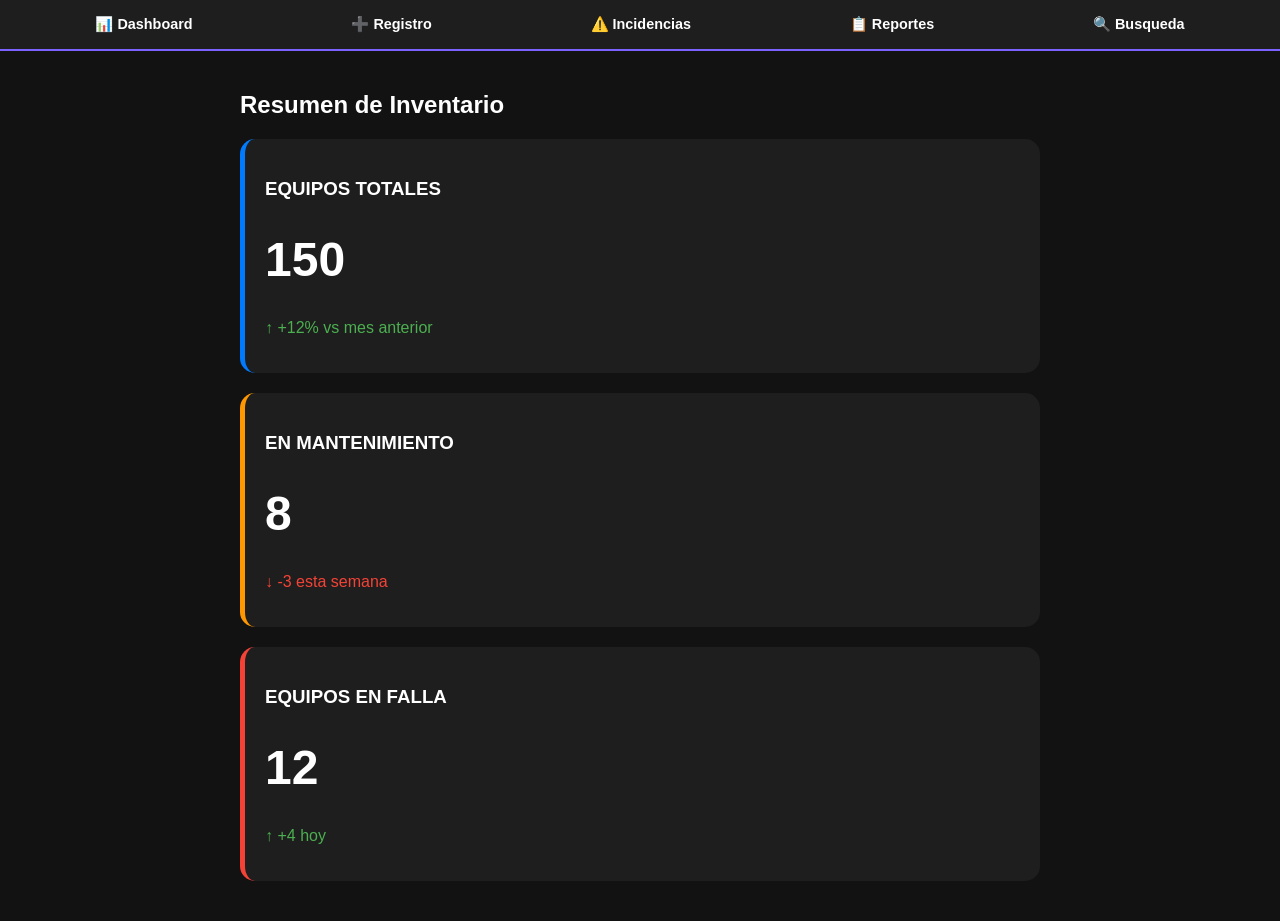
==== index.html @ d0110261 "Primera versión: Mejora de interfaz Incidencias y Reportes" ====
<!DOCTYPE html>
<html lang="en">
<head>
    <link rel="stylesheet" href="style.css">
    <meta charset="UTF-8">
    <meta name="viewport" content="width=device-width, initial-scale=1.0">
    <title>Document</title>
</head>
<body>
    <nav>
    <a href="index.html">📊 Dashboard</a>
    <a href="alta.html">➕ Registro</a>
    <a href="incidencias.html">⚠️ Incidencias</a>
    <a href="reportes.html">📋 Reportes</a>
    <a href="busqueda.html">🔍 Busqueda</a>
</nav>

<div class="container">
    <h2>Resumen de Inventario</h2>
    
    <div class="card" style="border-left-color: var(--accent-blue);">
        <h3>EQUIPOS TOTALES</h3>
        <h1 style="font-size: 3rem;">150</h1>
        <p style="color: #4caf50;">↑ +12% vs mes anterior</p>
    </div>

    <div class="card" style="border-left-color: #ff9800;">
        <h3>EN MANTENIMIENTO</h3>
        <h1 style="font-size: 3rem;">8</h1>
        <p style="color: #f44336;">↓ -3 esta semana</p>
    </div>

    <div class="card" style="border-left-color: #f44336;">
        <h3>EQUIPOS EN FALLA</h3>
        <h1 style="font-size: 3rem;">12</h1>
        <p style="color: #4caf50;">↑ +4 hoy</p>
    </div>
</div>
</body>
</html>
---- style.css ----
:root {
    --bg-dark: #121212;
    --card-dark: #1e1e1e;
    --primary-purple: #7b61ff;
    --text-white: #ffffff;
    --text-gray: #b0b0b0;
    --accent-blue: #007bff;
}

body {
    background-color: var(--bg-dark);
    color: var(--text-white);
    font-family: 'Segoe UI', Tahoma, Geneva, Verdana, sans-serif;
    margin: 0;
}

/* Navegación */
nav {
    background-color: var(--card-dark);
    padding: 1rem;
    display: flex;
    justify-content: space-around;
    border-bottom: 2px solid var(--primary-purple);
}

nav a {
    color: var(--text-white);
    text-decoration: none;
    font-weight: bold;
    font-size: 0.9rem;
}

/* Contenedor Principal */
.container {
    padding: 20px;
    max-width: 800px;
    margin: auto;
}

/* Tarjetas y Formularios */
.card {
    background: var(--card-dark);
    border-radius: 15px;
    padding: 20px;
    margin-bottom: 20px;
    border-left: 5px solid var(--primary-purple);
}

input, select, textarea {
    width: 100%;
    padding: 10px;
    margin: 10px 0;
    background: #2a2a2a;
    border: 1px solid #444;
    color: white;
    border-radius: 8px;
}

button {
    background: var(--primary-purple);
    color: white;
    border: none;
    padding: 12px;
    width: 100%;
    border-radius: 25px;
    font-weight: bold;
    cursor: pointer;
}

/* --- AÑADE ESTO AL FINAL DE TU CSS ACTUAL --- */

/* Estilos para los estados (Operativo/Falla) */
.status-badge {
    padding: 4px 12px;
    border-radius: 20px;
    font-size: 0.85rem;
    font-weight: bold;
}
.status-ok { background: rgba(34, 197, 94, 0.2); color: #22c55e; }
.status-error { background: rgba(239, 68, 68, 0.2); color: #ef4444; }

/* Grid para las tarjetas de resumen (KPIs) */
.kpi-grid {
    display: grid;
    grid-template-columns: 1fr 1fr;
    gap: 15px;
    margin-bottom: 20px;
}

.kpi-card {
    background: var(--card-dark);
    padding: 15px;
    border-radius: 15px;
    text-align: center;
    border-bottom: 3px solid var(--primary-purple);
}

/* Mejora para los resultados de búsqueda */
.search-result {
    display: flex;
    align-items: center;
    gap: 15px;
    border-left: 5px solid #22c55e; /* Verde para éxito */
}

/* Etiquetas de ayuda para alumnos */
.field-help {
    font-size: 0.8rem;
    color: var(--text-gray);
    display: block;
    margin-bottom: -5px;
}
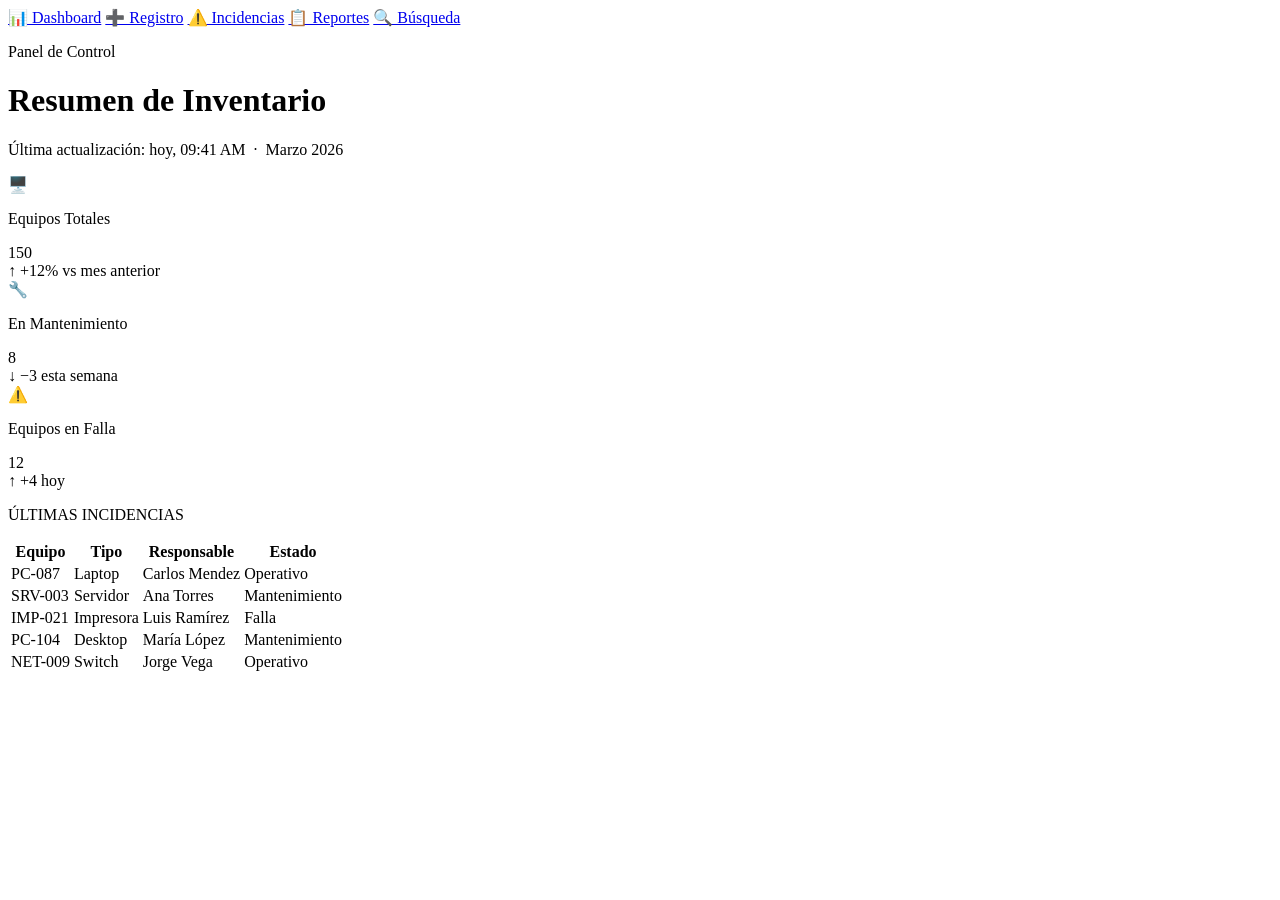
==== commit bda8d4d9: "Actualizar index.html" ====
--- a/index.html
+++ b/index.html
@@ -1,40 +1,107 @@
-<!DOCTYPE html>
-<html lang="en">
+
+    <!DOCTYPE html>
+<html lang="es">
 <head>
-    <link rel="stylesheet" href="style.css">
-    <meta charset="UTF-8">
-    <meta name="viewport" content="width=device-width, initial-scale=1.0">
-    <title>Document</title>
+  <meta charset="UTF-8" />
+  <meta name="viewport" content="width=device-width, initial-scale=1.0" />
+  <title>Inventario Dashboard</title>
+  <link href="https://fonts.googleapis.com/css2?family=Bebas+Neue&family=DM+Sans:wght@300;400;500;600&display=swap" rel="stylesheet" />
+  <style>
+  </style>
 </head>
 <body>
-    <nav>
-    <a href="index.html">📊 Dashboard</a>
-    <a href="alta.html">➕ Registro</a>
-    <a href="incidencias.html">⚠️ Incidencias</a>
-    <a href="reportes.html">📋 Reportes</a>
-    <a href="busqueda.html">🔍 Busqueda</a>
+
+<nav>
+  <a href="index.html" class="active">📊 Dashboard</a>
+  <a href="alta.html">➕ Registro</a>
+  <a href="incidencias.html">⚠️ Incidencias</a>
+  <a href="reportes.html">📋 Reportes</a>
+  <a href="busqueda.html">🔍 Búsqueda</a>
 </nav>
 
-<div class="container">
-    <h2>Resumen de Inventario</h2>
-    
-    <div class="card" style="border-left-color: var(--accent-blue);">
-        <h3>EQUIPOS TOTALES</h3>
-        <h1 style="font-size: 3rem;">150</h1>
-        <p style="color: #4caf50;">↑ +12% vs mes anterior</p>
+<main class="page">
+
+  <header class="page-header">
+    <p class="label">Panel de Control</p>
+    <h1>Resumen de Inventario</h1>
+    <p>Última actualización: hoy, 09:41 AM &nbsp;·&nbsp; Marzo 2026</p>
+  </header>
+
+  <!-- KPI CARDS -->
+  <div class="cards">
+
+    <div class="card card--blue">
+      <span class="card-icon">🖥️</span>
+      <p class="card-label">Equipos Totales</p>
+      <div class="card-value">150</div>
+      <span class="card-delta up">↑ +12% vs mes anterior</span>
     </div>
 
-    <div class="card" style="border-left-color: #ff9800;">
-        <h3>EN MANTENIMIENTO</h3>
-        <h1 style="font-size: 3rem;">8</h1>
-        <p style="color: #f44336;">↓ -3 esta semana</p>
+    <div class="card card--orange">
+      <span class="card-icon">🔧</span>
+      <p class="card-label">En Mantenimiento</p>
+      <div class="card-value">8</div>
+      <span class="card-delta down">↓ −3 esta semana</span>
     </div>
 
-    <div class="card" style="border-left-color: #f44336;">
-        <h3>EQUIPOS EN FALLA</h3>
-        <h1 style="font-size: 3rem;">12</h1>
-        <p style="color: #4caf50;">↑ +4 hoy</p>
+    <div class="card card--red">
+      <span class="card-icon">⚠️</span>
+      <p class="card-label">Equipos en Falla</p>
+      <div class="card-value">12</div>
+      <span class="card-delta down">↑ +4 hoy</span>
     </div>
-</div>
+
+  </div>
+
+  <!-- QUICK TABLE -->
+  <p class="section-title">ÚLTIMAS INCIDENCIAS</p>
+
+  <div class="table-wrap">
+    <table>
+      <thead>
+        <tr>
+          <th>Equipo</th>
+          <th>Tipo</th>
+          <th>Responsable</th>
+          <th>Estado</th>
+        </tr>
+      </thead>
+      <tbody>
+        <tr>
+          <td>PC-087</td>
+          <td>Laptop</td>
+          <td>Carlos Mendez</td>
+          <td><span class="badge badge-ok">Operativo</span></td>
+        </tr>
+        <tr>
+          <td>SRV-003</td>
+          <td>Servidor</td>
+          <td>Ana Torres</td>
+          <td><span class="badge badge-warn">Mantenimiento</span></td>
+        </tr>
+        <tr>
+          <td>IMP-021</td>
+          <td>Impresora</td>
+          <td>Luis Ramírez</td>
+          <td><span class="badge badge-danger">Falla</span></td>
+        </tr>
+        <tr>
+          <td>PC-104</td>
+          <td>Desktop</td>
+          <td>María López</td>
+          <td><span class="badge badge-warn">Mantenimiento</span></td>
+        </tr>
+        <tr>
+          <td>NET-009</td>
+          <td>Switch</td>
+          <td>Jorge Vega</td>
+          <td><span class="badge badge-ok">Operativo</span></td>
+        </tr>
+      </tbody>
+    </table>
+  </div>
+
+</main>
+
 </body>
-</html>+</html>
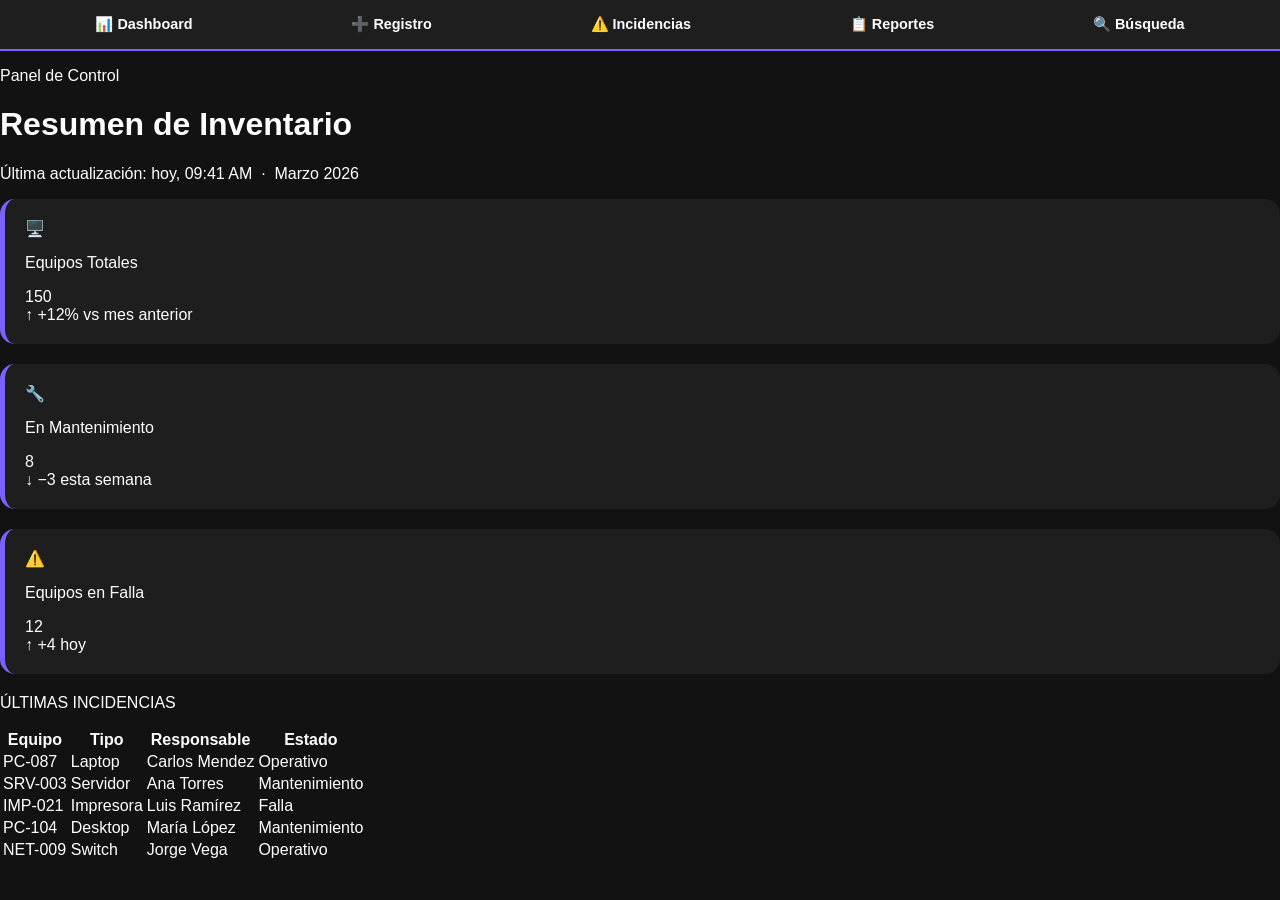
==== commit fcc36bff: "Actualizar index.html" ====
--- a/index.html
+++ b/index.html
@@ -3,6 +3,7 @@
 <html lang="es">
 <head>
   <meta charset="UTF-8" />
+    <link rel="stylesheet" href="style.css">
   <meta name="viewport" content="width=device-width, initial-scale=1.0" />
   <title>Inventario Dashboard</title>
   <link href="https://fonts.googleapis.com/css2?family=Bebas+Neue&family=DM+Sans:wght@300;400;500;600&display=swap" rel="stylesheet" />
--- a/style.css
+++ b/style.css
@@ -0,0 +1,112 @@
+:root {
+    --bg-dark: #121212;
+    --card-dark: #1e1e1e;
+    --primary-purple: #7b61ff;
+    --text-white: #ffffff;
+    --text-gray: #b0b0b0;
+    --accent-blue: #007bff;
+}
+
+body {
+    background-color: var(--bg-dark);
+    color: var(--text-white);
+    font-family: 'Segoe UI', Tahoma, Geneva, Verdana, sans-serif;
+    margin: 0;
+}
+
+/* Navegación */
+nav {
+    background-color: var(--card-dark);
+    padding: 1rem;
+    display: flex;
+    justify-content: space-around;
+    border-bottom: 2px solid var(--primary-purple);
+}
+
+nav a {
+    color: var(--text-white);
+    text-decoration: none;
+    font-weight: bold;
+    font-size: 0.9rem;
+}
+
+/* Contenedor Principal */
+.container {
+    padding: 20px;
+    max-width: 800px;
+    margin: auto;
+}
+
+/* Tarjetas y Formularios */
+.card {
+    background: var(--card-dark);
+    border-radius: 15px;
+    padding: 20px;
+    margin-bottom: 20px;
+    border-left: 5px solid var(--primary-purple);
+}
+
+input, select, textarea {
+    width: 100%;
+    padding: 10px;
+    margin: 10px 0;
+    background: #2a2a2a;
+    border: 1px solid #444;
+    color: white;
+    border-radius: 8px;
+}
+
+button {
+    background: var(--primary-purple);
+    color: white;
+    border: none;
+    padding: 12px;
+    width: 100%;
+    border-radius: 25px;
+    font-weight: bold;
+    cursor: pointer;
+}
+
+/* --- AÑADE ESTO AL FINAL DE TU CSS ACTUAL --- */
+
+/* Estilos para los estados (Operativo/Falla) */
+.status-badge {
+    padding: 4px 12px;
+    border-radius: 20px;
+    font-size: 0.85rem;
+    font-weight: bold;
+}
+.status-ok { background: rgba(34, 197, 94, 0.2); color: #22c55e; }
+.status-error { background: rgba(239, 68, 68, 0.2); color: #ef4444; }
+
+/* Grid para las tarjetas de resumen (KPIs) */
+.kpi-grid {
+    display: grid;
+    grid-template-columns: 1fr 1fr;
+    gap: 15px;
+    margin-bottom: 20px;
+}
+
+.kpi-card {
+    background: var(--card-dark);
+    padding: 15px;
+    border-radius: 15px;
+    text-align: center;
+    border-bottom: 3px solid var(--primary-purple);
+}
+
+/* Mejora para los resultados de búsqueda */
+.search-result {
+    display: flex;
+    align-items: center;
+    gap: 15px;
+    border-left: 5px solid #22c55e; /* Verde para éxito */
+}
+
+/* Etiquetas de ayuda para alumnos */
+.field-help {
+    font-size: 0.8rem;
+    color: var(--text-gray);
+    display: block;
+    margin-bottom: -5px;
+}
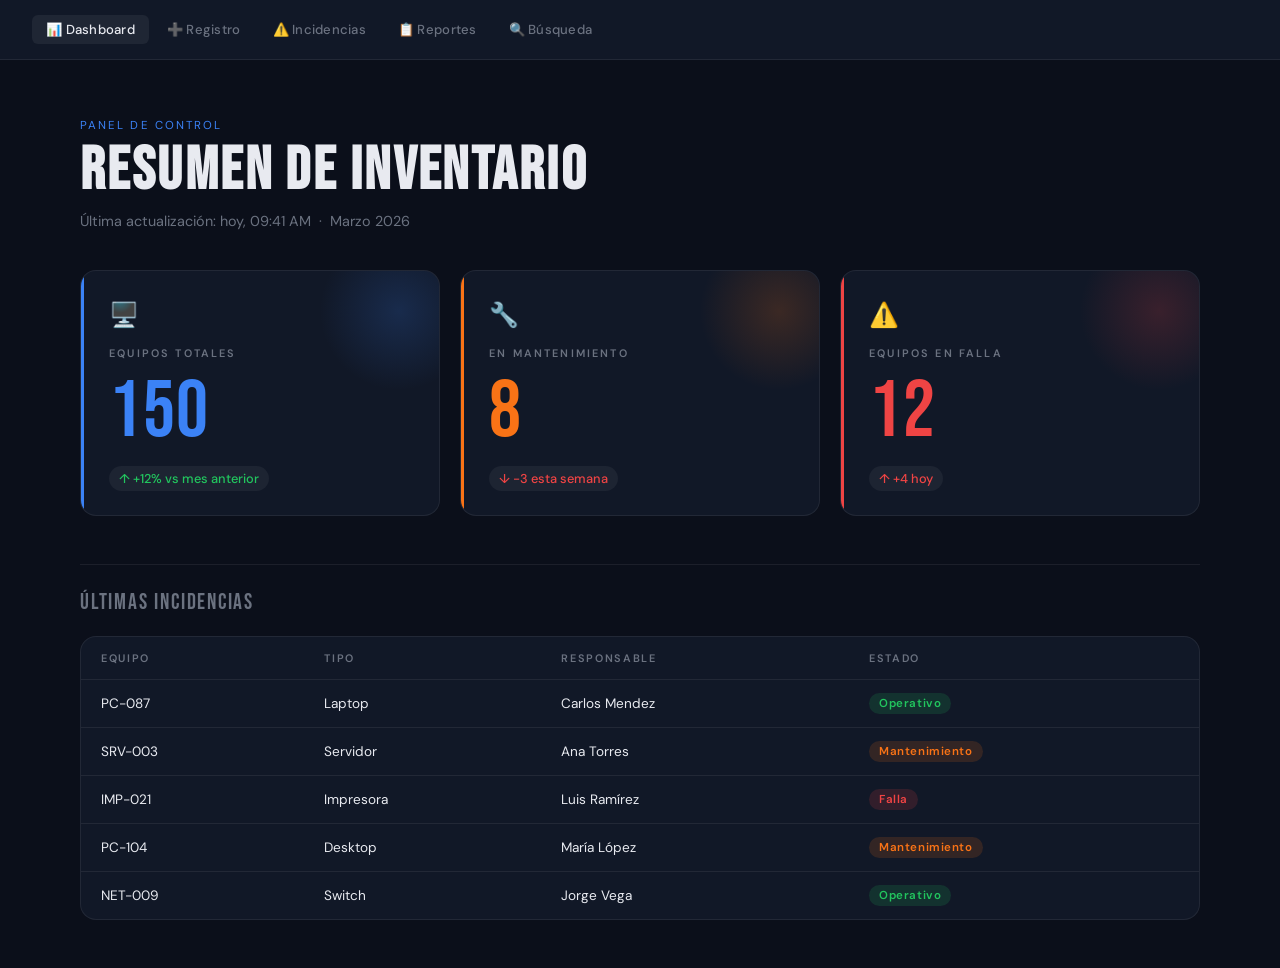
==== commit 37f4764b: "Actualizar index.html" ====
--- a/index.html
+++ b/index.html
@@ -1,14 +1,11 @@
-
-    <!DOCTYPE html>
+<!DOCTYPE html>
 <html lang="es">
 <head>
   <meta charset="UTF-8" />
-    <link rel="stylesheet" href="style.css">
   <meta name="viewport" content="width=device-width, initial-scale=1.0" />
-  <title>Inventario Dashboard</title>
-  <link href="https://fonts.googleapis.com/css2?family=Bebas+Neue&family=DM+Sans:wght@300;400;500;600&display=swap" rel="stylesheet" />
-  <style>
-  </style>
+  <title>Dashboard — Inventario</title>
+  <link rel="stylesheet" href="style.css" />
+  <link href="https://fonts.googleapis.com/css2?family=Bebas+Neue&family=DM+Sans:opsz,wght@9..40,300;9..40,400;9..40,500;9..40,600&display=swap" rel="stylesheet" />
 </head>
 <body>
 
@@ -30,32 +27,28 @@
 
   <!-- KPI CARDS -->
   <div class="cards">
-
     <div class="card card--blue">
       <span class="card-icon">🖥️</span>
       <p class="card-label">Equipos Totales</p>
       <div class="card-value">150</div>
       <span class="card-delta up">↑ +12% vs mes anterior</span>
     </div>
-
     <div class="card card--orange">
       <span class="card-icon">🔧</span>
       <p class="card-label">En Mantenimiento</p>
       <div class="card-value">8</div>
       <span class="card-delta down">↓ −3 esta semana</span>
     </div>
-
     <div class="card card--red">
       <span class="card-icon">⚠️</span>
       <p class="card-label">Equipos en Falla</p>
       <div class="card-value">12</div>
       <span class="card-delta down">↑ +4 hoy</span>
     </div>
-
   </div>
 
   <!-- QUICK TABLE -->
-  <p class="section-title">ÚLTIMAS INCIDENCIAS</p>
+  <p class="section-title">Últimas Incidencias</p>
 
   <div class="table-wrap">
     <table>
--- a/style.css
+++ b/style.css
@@ -1,112 +1,263 @@
+@import url('https://fonts.googleapis.com/css2?family=Bebas+Neue&family=DM+Sans:wght@300;400;500;600&display=swap');
+
+/* ── RESET & VARIABLES ── */
+*, *::before, *::after { box-sizing: border-box; margin: 0; padding: 0; }
+
 :root {
-    --bg-dark: #121212;
-    --card-dark: #1e1e1e;
-    --primary-purple: #7b61ff;
-    --text-white: #ffffff;
-    --text-gray: #b0b0b0;
-    --accent-blue: #007bff;
-}
-
+  --bg:       #0b0f1a;
+  --surface:  #111827;
+  --border:   rgba(255,255,255,0.07);
+  --text:     #e8eaf0;
+  --muted:    #6b7280;
+  --blue:     #3b82f6;
+  --orange:   #f97316;
+  --red:      #ef4444;
+  --green:    #22c55e;
+  --purple:   #7c3aed;
+  --fh:       'Bebas Neue', sans-serif;
+  --fb:       'DM Sans', sans-serif;
+}
+
+/* ── BASE ── */
 body {
-    background-color: var(--bg-dark);
-    color: var(--text-white);
-    font-family: 'Segoe UI', Tahoma, Geneva, Verdana, sans-serif;
-    margin: 0;
-}
-
-/* Navegación */
+  background: var(--bg);
+  color: var(--text);
+  font-family: var(--fb);
+  min-height: 100vh;
+  overflow-x: hidden;
+}
+
+/* ── NAV ── */
 nav {
-    background-color: var(--card-dark);
-    padding: 1rem;
-    display: flex;
-    justify-content: space-around;
-    border-bottom: 2px solid var(--primary-purple);
+  display: flex;
+  align-items: center;
+  gap: 4px;
+  padding: 0 32px;
+  height: 60px;
+  background: var(--surface);
+  border-bottom: 1px solid var(--border);
+  position: sticky;
+  top: 0;
+  z-index: 100;
+  backdrop-filter: blur(12px);
 }
 
 nav a {
-    color: var(--text-white);
-    text-decoration: none;
-    font-weight: bold;
-    font-size: 0.9rem;
-}
-
-/* Contenedor Principal */
+  color: var(--muted);
+  text-decoration: none;
+  font-size: 0.82rem;
+  font-weight: 500;
+  letter-spacing: 0.02em;
+  padding: 6px 14px;
+  border-radius: 6px;
+  transition: color .2s, background .2s;
+}
+
+nav a:hover, nav a.active {
+  color: var(--text);
+  background: rgba(255,255,255,0.06);
+}
+
+/* ── LAYOUTS ── */
+/* index.html */
+.page {
+  padding: 48px 40px;
+  max-width: 1200px;
+  margin: 0 auto;
+}
+
+/* alta.html */
 .container {
-    padding: 20px;
-    max-width: 800px;
-    margin: auto;
-}
-
-/* Tarjetas y Formularios */
+  display: flex;
+  justify-content: center;
+  padding: 48px 20px;
+}
+
+/* ── PAGE HEADER (index) ── */
+.page-header { margin-bottom: 40px; animation: fadeDown .5s ease both; }
+.page-header .label {
+  font-size: 0.72rem;
+  letter-spacing: 0.18em;
+  text-transform: uppercase;
+  color: var(--blue);
+  margin-bottom: 8px;
+}
+.page-header h1 {
+  font-family: var(--fh);
+  font-size: clamp(2.4rem, 5vw, 3.8rem);
+  letter-spacing: 0.04em;
+  line-height: 1;
+}
+.page-header p { margin-top: 10px; color: var(--muted); font-size: 0.9rem; }
+
+/* ── KPI CARDS (index) ── */
+.cards {
+  display: grid;
+  grid-template-columns: repeat(auto-fit, minmax(280px, 1fr));
+  gap: 20px;
+}
+
 .card {
-    background: var(--card-dark);
-    border-radius: 15px;
-    padding: 20px;
-    margin-bottom: 20px;
-    border-left: 5px solid var(--primary-purple);
-}
-
-input, select, textarea {
-    width: 100%;
-    padding: 10px;
-    margin: 10px 0;
-    background: #2a2a2a;
-    border: 1px solid #444;
-    color: white;
-    border-radius: 8px;
-}
-
-button {
-    background: var(--primary-purple);
-    color: white;
-    border: none;
-    padding: 12px;
-    width: 100%;
-    border-radius: 25px;
-    font-weight: bold;
-    cursor: pointer;
-}
-
-/* --- AÑADE ESTO AL FINAL DE TU CSS ACTUAL --- */
-
-/* Estilos para los estados (Operativo/Falla) */
-.status-badge {
-    padding: 4px 12px;
-    border-radius: 20px;
-    font-size: 0.85rem;
-    font-weight: bold;
-}
-.status-ok { background: rgba(34, 197, 94, 0.2); color: #22c55e; }
-.status-error { background: rgba(239, 68, 68, 0.2); color: #ef4444; }
-
-/* Grid para las tarjetas de resumen (KPIs) */
-.kpi-grid {
-    display: grid;
-    grid-template-columns: 1fr 1fr;
-    gap: 15px;
-    margin-bottom: 20px;
-}
-
-.kpi-card {
-    background: var(--card-dark);
-    padding: 15px;
-    border-radius: 15px;
-    text-align: center;
-    border-bottom: 3px solid var(--primary-purple);
-}
-
-/* Mejora para los resultados de búsqueda */
-.search-result {
-    display: flex;
-    align-items: center;
-    gap: 15px;
-    border-left: 5px solid #22c55e; /* Verde para éxito */
-}
-
-/* Etiquetas de ayuda para alumnos */
-.field-help {
-    font-size: 0.8rem;
-    color: var(--text-gray);
-    display: block;
-    margin-bottom: -5px;
-}+  background: var(--surface);
+  border: 1px solid var(--border);
+  border-radius: 16px;
+  padding: 28px 28px 24px;
+  position: relative;
+  overflow: hidden;
+  cursor: default;
+  animation: fadeUp .5s ease both;
+  transition: transform .25s, box-shadow .25s;
+}
+.card:nth-child(1) { animation-delay: .1s; }
+.card:nth-child(2) { animation-delay: .2s; }
+.card:nth-child(3) { animation-delay: .3s; }
+.card:hover { transform: translateY(-4px); box-shadow: 0 20px 48px rgba(0,0,0,.45); }
+
+.card::before {
+  content: '';
+  position: absolute;
+  inset: 0 auto 0 0;
+  width: 3px;
+  border-radius: 16px 0 0 16px;
+  background: var(--accent);
+}
+.card::after {
+  content: '';
+  position: absolute;
+  top: -40px; right: -40px;
+  width: 160px; height: 160px;
+  border-radius: 50%;
+  background: radial-gradient(circle, color-mix(in srgb, var(--accent) 18%, transparent), transparent 70%);
+  pointer-events: none;
+}
+
+.card--blue   { --accent: var(--blue); }
+.card--orange { --accent: var(--orange); }
+.card--red    { --accent: var(--red); }
+
+.card-icon  { font-size: 1.5rem; margin-bottom: 16px; display: inline-block; }
+.card-label { font-size: 0.68rem; letter-spacing: 0.2em; text-transform: uppercase; color: var(--muted); margin-bottom: 12px; font-weight: 600; }
+.card-value { font-family: var(--fh); font-size: clamp(3.5rem, 7vw, 5rem); letter-spacing: 0.02em; line-height: 1; color: var(--accent); }
+.card-delta { margin-top: 14px; display: inline-flex; align-items: center; gap: 6px; font-size: 0.8rem; font-weight: 500; padding: 4px 10px; border-radius: 20px; background: rgba(255,255,255,0.05); }
+.card-delta.up   { color: var(--green); }
+.card-delta.down { color: var(--red); }
+
+/* ── FORM CARD (alta) ── */
+.form-card {
+  background: linear-gradient(145deg, #1e1e1e, #2a1a4a);
+  border: 1px solid var(--border);
+  border-radius: 20px;
+  padding: 40px 36px;
+  width: 100%;
+  max-width: 520px;
+  animation: fadeUp .5s ease both;
+}
+.form-card h2 { font-family: var(--fh); font-size: 1.9rem; letter-spacing: 0.06em; text-align: center; margin-bottom: 8px; }
+.form-card > p { text-align: center; color: var(--muted); font-size: 0.88rem; margin-bottom: 32px; }
+
+form { display: flex; flex-direction: column; gap: 18px; }
+
+form label {
+  font-size: 0.68rem;
+  letter-spacing: 0.18em;
+  text-transform: uppercase;
+  color: var(--muted);
+  font-weight: 600;
+  margin-bottom: -10px;
+}
+
+form select, form input[type="text"] {
+  width: 100%;
+  background: rgba(255,255,255,0.05);
+  border: 1px solid var(--border);
+  border-radius: 10px;
+  color: var(--text);
+  font-family: var(--fb);
+  font-size: 0.9rem;
+  padding: 12px 16px;
+  outline: none;
+  transition: border-color .2s, background .2s;
+  appearance: none;
+}
+form select:focus, form input[type="text"]:focus {
+  border-color: var(--purple);
+  background: rgba(124,58,237,0.08);
+}
+form select option { background: #1e1e1e; }
+
+.radio-group { display: flex; gap: 12px; flex-wrap: wrap; }
+.radio-group label {
+  display: flex;
+  align-items: center;
+  gap: 8px;
+  font-size: 0.85rem;
+  letter-spacing: 0;
+  text-transform: none;
+  color: var(--text);
+  font-weight: 400;
+  cursor: pointer;
+  padding: 10px 18px;
+  border-radius: 10px;
+  border: 1px solid var(--border);
+  background: rgba(255,255,255,0.03);
+  transition: border-color .2s, background .2s;
+  margin-bottom: 0;
+}
+.radio-group label:hover { border-color: var(--purple); background: rgba(124,58,237,0.08); }
+.radio-group input[type="radio"] { accent-color: var(--purple); width: 16px; height: 16px; cursor: pointer; }
+
+form button[type="submit"] {
+  margin-top: 8px;
+  background: var(--purple);
+  color: #fff;
+  border: none;
+  border-radius: 10px;
+  padding: 14px;
+  font-family: var(--fh);
+  font-size: 1.1rem;
+  letter-spacing: 0.12em;
+  cursor: pointer;
+  transition: background .2s, transform .15s, box-shadow .2s;
+  box-shadow: 0 0 24px rgba(124,58,237,0.3);
+}
+form button[type="submit"]:hover { background: #6d28d9; transform: translateY(-2px); box-shadow: 0 8px 32px rgba(124,58,237,0.45); }
+form button[type="submit"]:active { transform: translateY(0); }
+
+/* ── TABLE (index) ── */
+.section-title {
+  font-family: var(--fh);
+  font-size: 1.4rem;
+  letter-spacing: 0.08em;
+  color: var(--muted);
+  margin: 48px 0 20px;
+  border-top: 1px solid var(--border);
+  padding-top: 24px;
+  animation: fadeUp .5s .4s ease both;
+}
+
+.table-wrap { background: var(--surface); border: 1px solid var(--border); border-radius: 16px; overflow: hidden; animation: fadeUp .5s .5s ease both; }
+
+table { width: 100%; border-collapse: collapse; font-size: 0.85rem; }
+thead th { text-align: left; font-size: 0.68rem; letter-spacing: 0.15em; text-transform: uppercase; color: var(--muted); padding: 14px 20px; border-bottom: 1px solid var(--border); font-weight: 600; }
+tbody tr { border-bottom: 1px solid var(--border); transition: background .15s; }
+tbody tr:last-child { border-bottom: none; }
+tbody tr:hover { background: rgba(255,255,255,0.03); }
+tbody td { padding: 13px 20px; }
+
+.badge { display: inline-block; padding: 3px 10px; border-radius: 20px; font-size: 0.72rem; font-weight: 600; letter-spacing: 0.05em; }
+.badge-ok     { background: rgba(34,197,94,.15);  color: var(--green); }
+.badge-warn   { background: rgba(249,115,22,.15); color: var(--orange); }
+.badge-danger { background: rgba(239,68,68,.15);  color: var(--red); }
+
+/* ── ANIMATIONS ── */
+@keyframes fadeDown { from { opacity:0; transform:translateY(-16px); } to { opacity:1; transform:translateY(0); } }
+@keyframes fadeUp   { from { opacity:0; transform:translateY(20px);  } to { opacity:1; transform:translateY(0); } }
+
+/* ── RESPONSIVE ── */
+@media (max-width: 640px) {
+  nav { gap: 0; padding: 0 12px; }
+  nav a { padding: 6px 9px; font-size: 0.75rem; }
+  .page { padding: 28px 16px; }
+  .form-card { padding: 28px 20px; }
+  .radio-group { gap: 8px; }
+}
